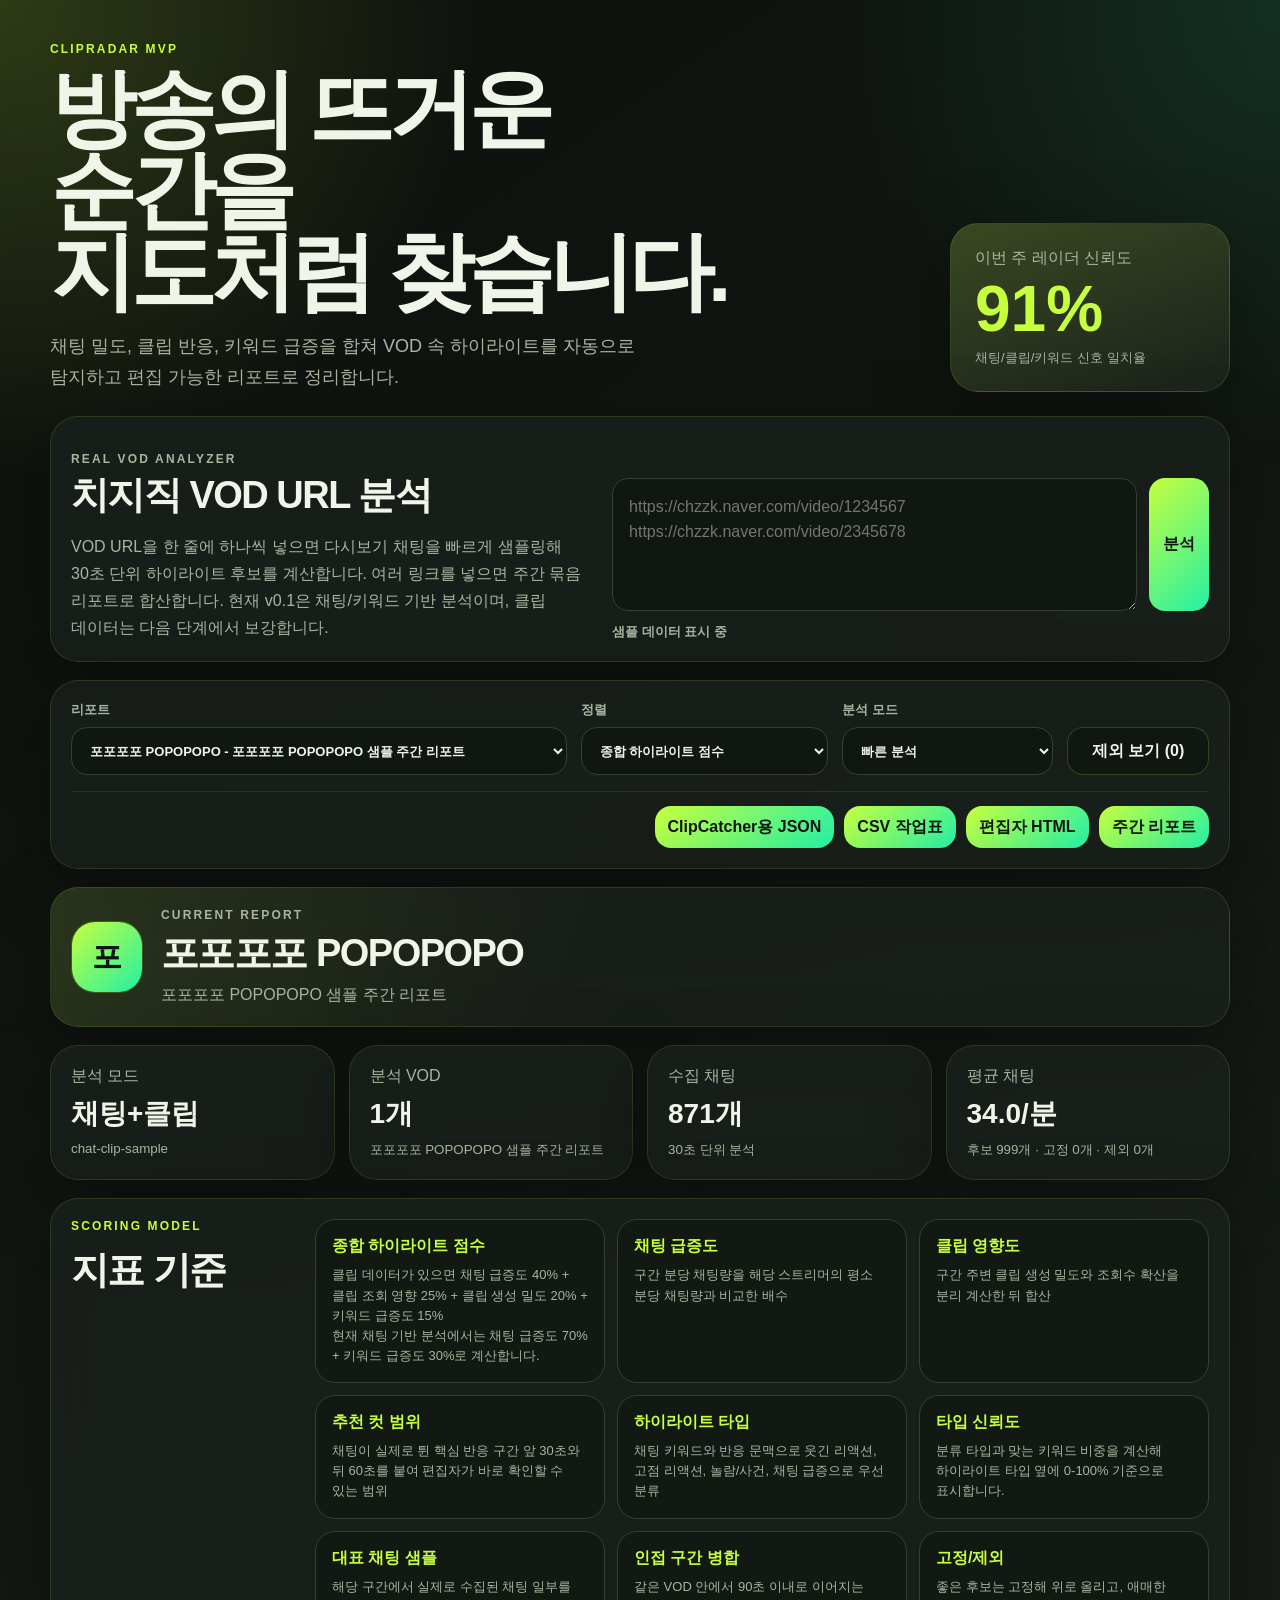
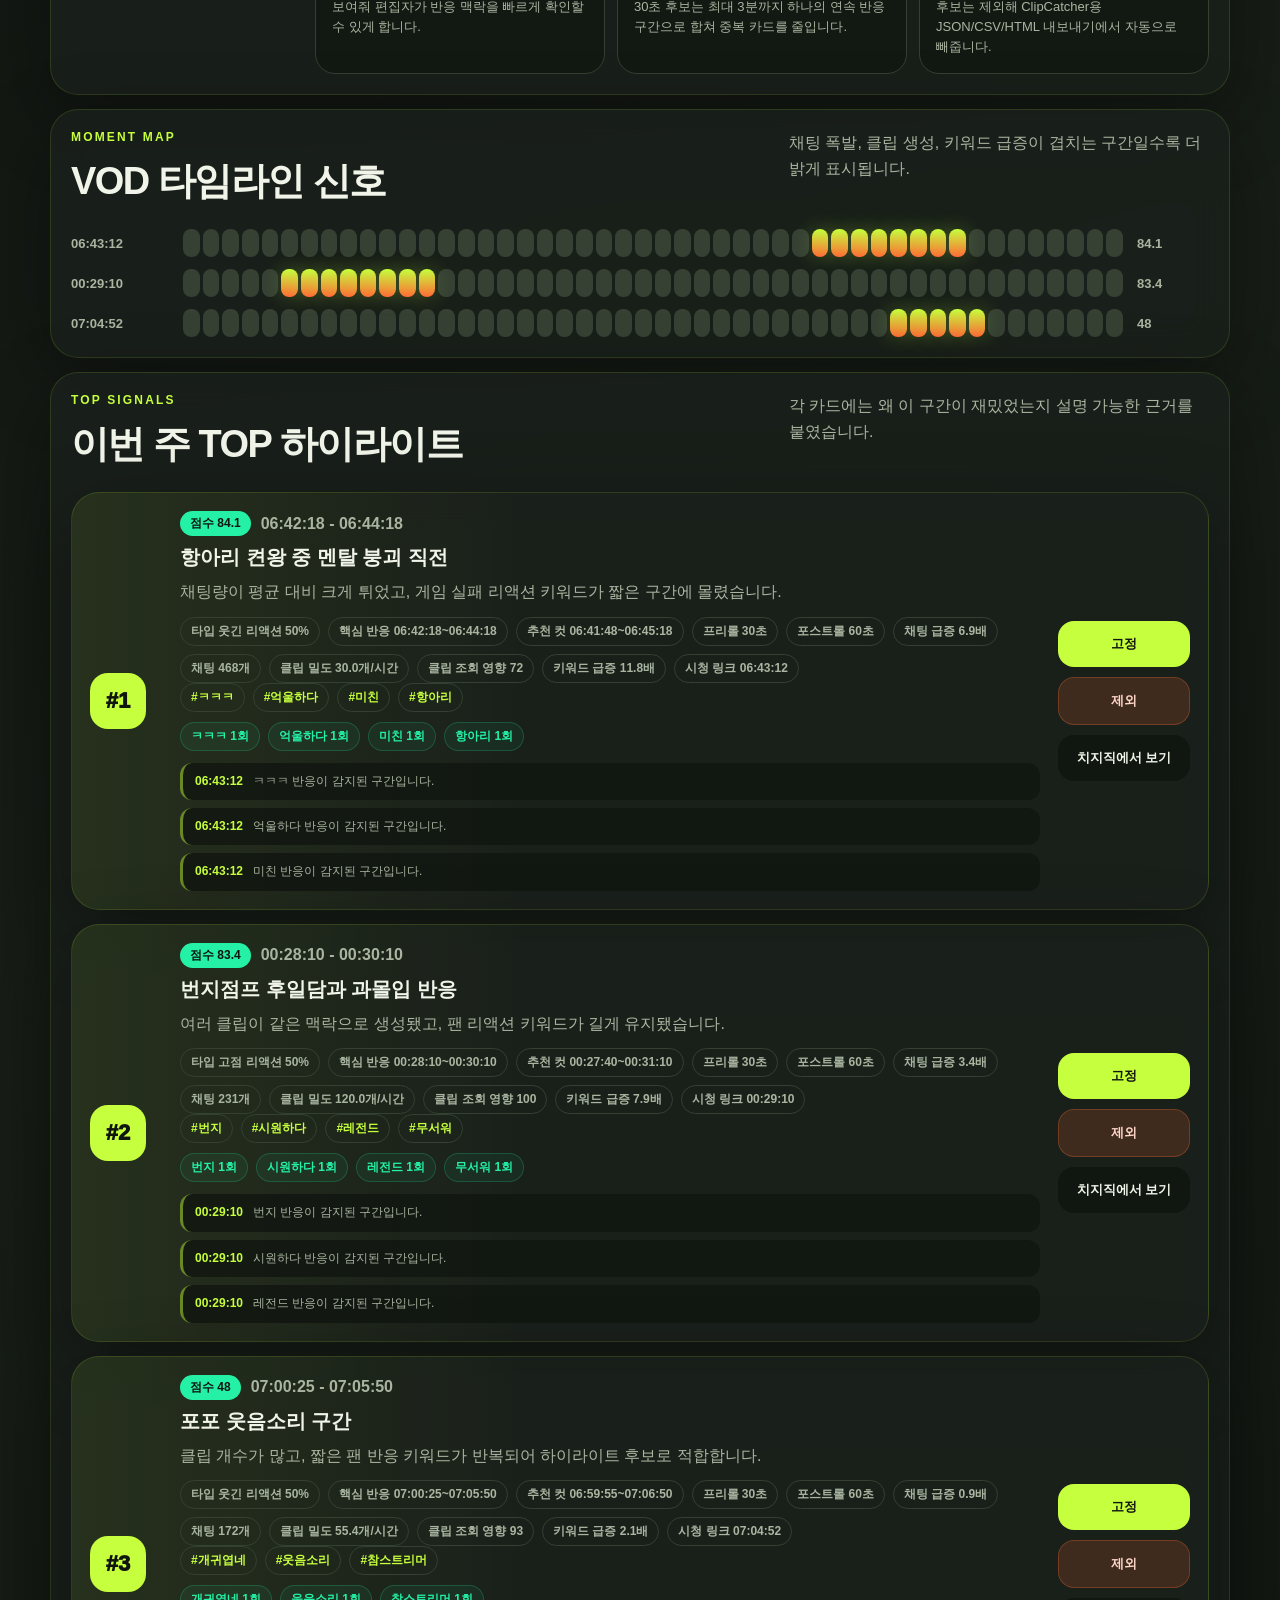
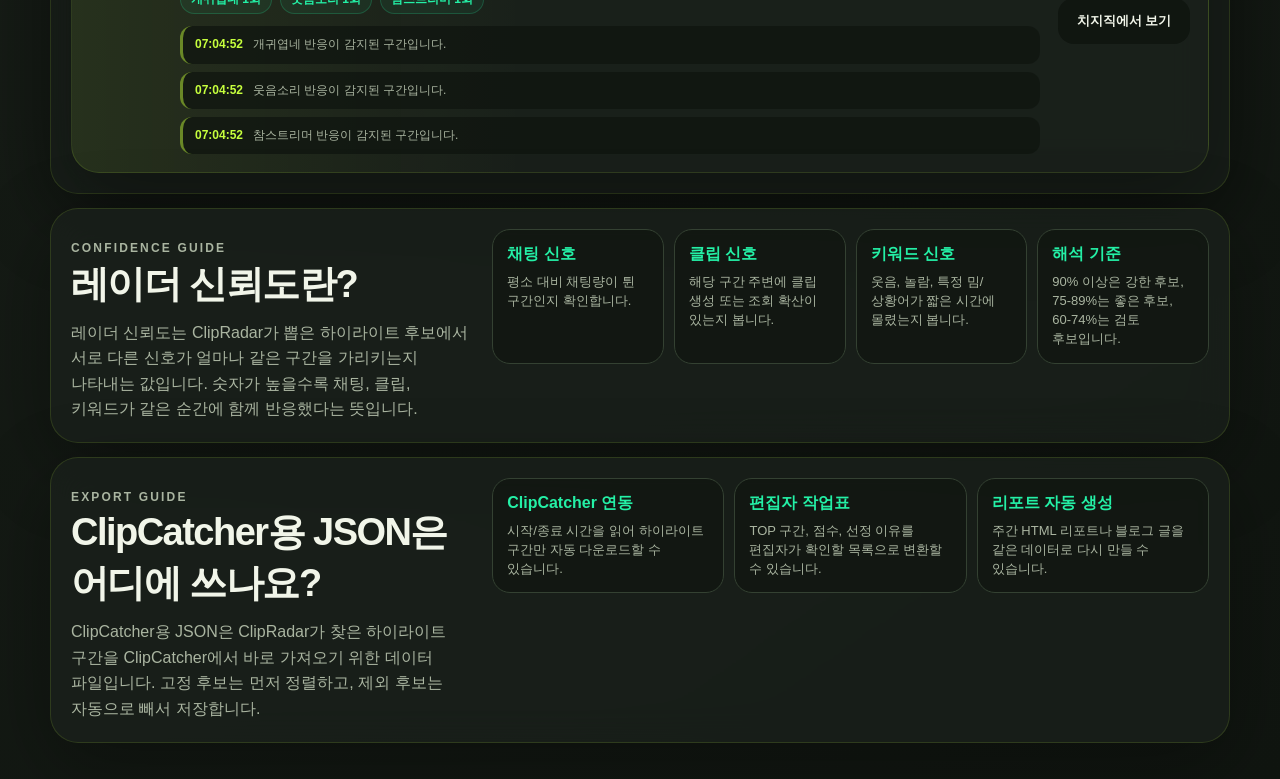
==== index.html @ ac866fc5 "Initial ClipRadar MVP" ====
<!doctype html>
<html lang="ko">
  <head>
    <meta charset="utf-8" />
    <meta name="viewport" content="width=device-width, initial-scale=1" />
    <title>ClipRadar MVP</title>
    <link rel="stylesheet" href="./styles.css" />
  </head>
  <body>
    <main class="shell">
      <section class="hero">
        <div>
          <p class="eyebrow">ClipRadar MVP</p>
          <h1>방송의 뜨거운 순간을<br />지도처럼 찾습니다.</h1>
          <p class="hero-copy">
            채팅 밀도, 클립 반응, 키워드 급증을 합쳐 VOD 속 하이라이트를 자동으로
            탐지하고 편집 가능한 리포트로 정리합니다.
          </p>
        </div>
        <aside class="score-card">
          <span>이번 주 레이더 신뢰도</span>
          <strong id="confidenceScore">--</strong>
          <small>채팅/클립/키워드 신호 일치율</small>
        </aside>
      </section>

      <section class="analyzer panel">
        <div>
          <p class="eyebrow">Real VOD Analyzer</p>
          <h2>치지직 VOD URL 분석</h2>
          <p>
            VOD URL을 한 줄에 하나씩 넣으면 다시보기 채팅을 빠르게 샘플링해 30초 단위 하이라이트 후보를 계산합니다.
            여러 링크를 넣으면 주간 묶음 리포트로 합산합니다.
            현재 v0.1은 채팅/키워드 기반 분석이며, 클립 데이터는 다음 단계에서 보강합니다.
          </p>
        </div>
        <div class="analyzer-form">
          <textarea id="vodUrlInput" rows="4" placeholder="https://chzzk.naver.com/video/1234567&#10;https://chzzk.naver.com/video/2345678"></textarea>
          <button id="analyzeButton" type="button">분석</button>
          <span id="analyzeStatus">샘플 데이터 표시 중</span>
        </div>
      </section>

      <section class="controls panel">
        <div class="control-filters">
          <label class="control-report">
            리포트
            <select id="streamerSelect"></select>
          </label>
          <label>
            정렬
            <select id="sortSelect">
              <option value="score">종합 하이라이트 점수</option>
              <option value="chat">채팅 급증도</option>
              <option value="clips">클립 영향도</option>
            </select>
          </label>
          <label>
            분석 모드
            <select id="analysisModeSelect">
              <option value="quick">빠른 분석</option>
              <option value="precise">정밀 분석</option>
            </select>
          </label>
          <button id="toggleExcludedButton" type="button">제외 보기 (0)</button>
        </div>
        <div class="control-actions" aria-label="내보내기">
          <button id="exportClipCatcherJsonButton" type="button">ClipCatcher용 JSON</button>
          <button id="exportCsvButton" type="button">CSV 작업표</button>
          <button id="exportEditorHtmlButton" type="button">편집자 HTML</button>
          <button id="exportWeeklyHtmlButton" type="button">주간 리포트</button>
        </div>
      </section>

      <section class="streamer-strip panel" id="streamerStrip">
        <div class="streamer-avatar">
          <img id="streamerAvatarImage" alt="" />
          <span id="streamerAvatarFallback">C</span>
        </div>
        <div class="streamer-info">
          <p class="eyebrow">Current Report</p>
          <h2 id="streamerName">ClipRadar</h2>
          <p id="streamerReportTitle">리포트를 선택하거나 VOD를 분석하면 스트리머 정보가 표시됩니다.</p>
        </div>
      </section>

      <section class="summary-grid" id="summaryGrid"></section>

      <section class="metric-rules panel">
        <div>
          <p class="eyebrow">Scoring Model</p>
          <h2>지표 기준</h2>
        </div>
        <div class="rule-grid">
          <article>
            <strong>종합 하이라이트 점수</strong>
            <p>클립 데이터가 있으면 채팅 급증도 40% + 클립 조회 영향 25% + 클립 생성 밀도 20% + 키워드 급증도 15%</p>
            <p>현재 채팅 기반 분석에서는 채팅 급증도 70% + 키워드 급증도 30%로 계산합니다.</p>
          </article>
          <article>
            <strong>채팅 급증도</strong>
            <p>구간 분당 채팅량을 해당 스트리머의 평소 분당 채팅량과 비교한 배수</p>
          </article>
          <article>
            <strong>클립 영향도</strong>
            <p>구간 주변 클립 생성 밀도와 조회수 확산을 분리 계산한 뒤 합산</p>
          </article>
          <article>
            <strong>추천 컷 범위</strong>
            <p>채팅이 실제로 튄 핵심 반응 구간 앞 30초와 뒤 60초를 붙여 편집자가 바로 확인할 수 있는 범위</p>
          </article>
          <article>
            <strong>하이라이트 타입</strong>
            <p>채팅 키워드와 반응 문맥으로 웃긴 리액션, 고점 리액션, 놀람/사건, 채팅 급증으로 우선 분류</p>
          </article>
          <article>
            <strong>타입 신뢰도</strong>
            <p>분류 타입과 맞는 키워드 비중을 계산해 하이라이트 타입 옆에 0-100% 기준으로 표시합니다.</p>
          </article>
          <article>
            <strong>대표 채팅 샘플</strong>
            <p>해당 구간에서 실제로 수집된 채팅 일부를 보여줘 편집자가 반응 맥락을 빠르게 확인할 수 있게 합니다.</p>
          </article>
          <article>
            <strong>인접 구간 병합</strong>
            <p>같은 VOD 안에서 90초 이내로 이어지는 30초 후보는 최대 3분까지 하나의 연속 반응 구간으로 합쳐 중복 카드를 줄입니다.</p>
          </article>
          <article>
            <strong>고정/제외</strong>
            <p>좋은 후보는 고정해 위로 올리고, 애매한 후보는 제외해 ClipCatcher용 JSON/CSV/HTML 내보내기에서 자동으로 빼줍니다.</p>
          </article>
        </div>
      </section>

      <section class="panel">
        <div class="section-heading">
          <div>
            <p class="eyebrow" id="momentMapEyebrow">Moment Map</p>
            <h2 id="momentMapTitle">VOD 타임라인 신호</h2>
          </div>
          <p id="momentMapDescription">채팅 폭발, 클립 생성, 키워드 급증이 겹치는 구간일수록 더 밝게 표시됩니다.</p>
        </div>
        <div class="timeline-tabs" id="timelineTabs"></div>
        <div class="weekly-overview" id="weeklyOverview"></div>
        <div class="timeline" id="timeline"></div>
      </section>

      <section class="panel">
        <div class="section-heading">
          <div>
            <p class="eyebrow">Top Signals</p>
            <h2>이번 주 TOP 하이라이트</h2>
          </div>
          <p>각 카드에는 왜 이 구간이 재밌었는지 설명 가능한 근거를 붙였습니다.</p>
        </div>
        <div class="moments" id="moments"></div>
      </section>

      <section class="confidence-guide panel">
        <div>
          <p class="eyebrow">Confidence Guide</p>
          <h2>레이더 신뢰도란?</h2>
          <p>
            레이더 신뢰도는 ClipRadar가 뽑은 하이라이트 후보에서 서로 다른 신호가
            얼마나 같은 구간을 가리키는지 나타내는 값입니다. 숫자가 높을수록
            채팅, 클립, 키워드가 같은 순간에 함께 반응했다는 뜻입니다.
          </p>
        </div>
        <div class="confidence-grid">
          <article>
            <strong>채팅 신호</strong>
            <p>평소 대비 채팅량이 튄 구간인지 확인합니다.</p>
          </article>
          <article>
            <strong>클립 신호</strong>
            <p>해당 구간 주변에 클립 생성 또는 조회 확산이 있는지 봅니다.</p>
          </article>
          <article>
            <strong>키워드 신호</strong>
            <p>웃음, 놀람, 특정 밈/상황어가 짧은 시간에 몰렸는지 봅니다.</p>
          </article>
          <article>
            <strong>해석 기준</strong>
            <p>90% 이상은 강한 후보, 75-89%는 좋은 후보, 60-74%는 검토 후보입니다.</p>
          </article>
        </div>
      </section>

      <section class="export-guide panel">
        <div>
          <p class="eyebrow">Export Guide</p>
          <h2>ClipCatcher용 JSON은 어디에 쓰나요?</h2>
          <p>
            ClipCatcher용 JSON은 ClipRadar가 찾은 하이라이트 구간을 ClipCatcher에서
            바로 가져오기 위한 데이터 파일입니다. 고정 후보는 먼저 정렬하고, 제외 후보는
            자동으로 빼서 저장합니다.
          </p>
        </div>
        <div class="export-uses">
          <article>
            <strong>ClipCatcher 연동</strong>
            <p>시작/종료 시간을 읽어 하이라이트 구간만 자동 다운로드할 수 있습니다.</p>
          </article>
          <article>
            <strong>편집자 작업표</strong>
            <p>TOP 구간, 점수, 선정 이유를 편집자가 확인할 목록으로 변환할 수 있습니다.</p>
          </article>
          <article>
            <strong>리포트 자동 생성</strong>
            <p>주간 HTML 리포트나 블로그 글을 같은 데이터로 다시 만들 수 있습니다.</p>
          </article>
        </div>
      </section>
    </main>

    <template id="summaryTemplate">
      <article class="summary-card">
        <span></span>
        <strong></strong>
        <small></small>
      </article>
    </template>

    <template id="momentTemplate">
      <article class="moment-card">
        <div class="rank"></div>
        <div class="moment-main">
          <div class="moment-topline">
            <span class="badge"></span>
            <span class="time"></span>
          </div>
          <h3></h3>
          <p class="reason"></p>
          <div class="metrics"></div>
          <div class="keywords"></div>
          <div class="evidence-keywords"></div>
          <div class="chat-samples"></div>
        </div>
        <div class="review-actions">
          <button class="pin-button" type="button">고정</button>
          <button class="exclude-button" type="button">제외</button>
          <a target="_blank" rel="noreferrer">치지직에서 보기</a>
        </div>
      </article>
    </template>

    <script src="./sample-data.js"></script>
    <script src="./app.js"></script>
  </body>
</html>
---- styles.css ----
:root {
  --bg: #111411;
  --panel: #1a211b;
  --panel-strong: #202b22;
  --ink: #f1f5e9;
  --muted: #aab5a1;
  --line: #344132;
  --accent: #c6ff3d;
  --accent-2: #24f0a6;
  --hot: #ff6b35;
  --cold: #5b6a55;
  --shadow: 0 24px 80px rgba(0, 0, 0, 0.32);
}

* {
  box-sizing: border-box;
}

body {
  margin: 0;
  min-height: 100vh;
  color: var(--ink);
  background:
    radial-gradient(circle at top left, rgba(198, 255, 61, 0.18), transparent 30rem),
    radial-gradient(circle at top right, rgba(36, 240, 166, 0.12), transparent 28rem),
    linear-gradient(145deg, #0d100d 0%, #171d17 55%, #101510 100%);
  font-family: ui-sans-serif, "Pretendard", "Apple SD Gothic Neo", "Noto Sans KR", sans-serif;
  word-break: keep-all;
  overflow-wrap: break-word;
}

button,
select {
  font: inherit;
}

.shell {
  width: min(1180px, calc(100% - 32px));
  margin: 0 auto;
  padding: 42px 0 36px;
}

.hero {
  display: grid;
  grid-template-columns: 1fr 280px;
  gap: 28px;
  align-items: end;
  margin-bottom: 24px;
}

.eyebrow {
  margin: 0 0 12px;
  color: var(--accent);
  font-size: 12px;
  font-weight: 800;
  letter-spacing: 0.18em;
  text-transform: uppercase;
}

h1,
h2,
h3,
p {
  margin-top: 0;
}

h1 {
  max-width: 740px;
  margin-bottom: 18px;
  font-size: clamp(42px, 8vw, 86px);
  line-height: 0.95;
  letter-spacing: -0.07em;
}

h2 {
  margin-bottom: 0;
  font-size: clamp(24px, 4vw, 38px);
  letter-spacing: -0.04em;
}

.hero-copy {
  max-width: 620px;
  margin-bottom: 0;
  color: var(--muted);
  font-size: 18px;
  line-height: 1.7;
}

.panel,
.score-card,
.summary-card,
.moment-card,
.streamer-strip {
  border: 1px solid rgba(198, 255, 61, 0.13);
  border-radius: 28px;
  background: rgba(26, 33, 27, 0.78);
  box-shadow: var(--shadow);
  backdrop-filter: blur(18px);
}

.score-card {
  padding: 24px;
  background:
    linear-gradient(160deg, rgba(198, 255, 61, 0.18), transparent),
    var(--panel);
}

.score-card span,
.score-card small {
  display: block;
  color: var(--muted);
}

.score-card strong {
  display: block;
  margin: 8px 0;
  color: var(--accent);
  font-size: 64px;
  line-height: 1;
}

.analyzer {
  display: grid;
  grid-template-columns: 1fr 1.15fr;
  gap: 22px;
  align-items: end;
  margin-bottom: 18px;
}

.analyzer p {
  margin: 12px 0 0;
  color: var(--muted);
  line-height: 1.7;
}

.analyzer-form {
  display: grid;
  grid-template-columns: 1fr auto;
  gap: 12px;
}

.analyzer-form input,
.analyzer-form textarea {
  min-height: 52px;
  border: 1px solid var(--line);
  border-radius: 16px;
  color: var(--ink);
  background: #101610;
  padding: 0 16px;
  font: inherit;
}

.analyzer-form textarea {
  min-height: 118px;
  padding: 16px;
  line-height: 1.55;
  resize: vertical;
}

.analyzer-form span {
  grid-column: 1 / -1;
  color: var(--muted);
  font-size: 13px;
  font-weight: 800;
}

.controls {
  display: grid;
  grid-template-columns: 1fr;
  gap: 16px;
  align-items: stretch;
  padding: 18px;
  margin-bottom: 18px;
}

.control-filters {
  display: grid;
  grid-template-columns: minmax(260px, 2fr) minmax(180px, 1fr) minmax(160px, 0.85fr) minmax(142px, auto);
  gap: 14px;
  align-items: end;
  min-width: 0;
}

.control-actions {
  display: flex;
  flex-wrap: wrap;
  gap: 10px;
  justify-content: flex-end;
  border-top: 1px solid rgba(198, 255, 61, 0.1);
  padding-top: 14px;
}

label {
  display: grid;
  gap: 8px;
  color: var(--muted);
  font-size: 13px;
  font-weight: 700;
  min-width: 0;
}

select,
button {
  min-height: 48px;
  border: 1px solid var(--line);
  border-radius: 16px;
  color: var(--ink);
  background: #101610;
  padding: 0 14px;
  min-width: 0;
}

select {
  width: 100%;
  overflow: hidden;
  text-overflow: ellipsis;
}

button {
  border: 0;
  color: #111411;
  background: linear-gradient(135deg, var(--accent), var(--accent-2));
  font-weight: 900;
  cursor: pointer;
  white-space: nowrap;
}

button.secondary,
#toggleExcludedButton {
  border: 1px solid rgba(198, 255, 61, 0.2);
  color: var(--ink);
  background: rgba(16, 22, 16, 0.88);
}

#toggleExcludedButton {
  width: 100%;
}

.control-actions button {
  min-height: 42px;
  padding: 0 13px;
}

.streamer-strip {
  display: grid;
  grid-template-columns: auto minmax(0, 1fr);
  gap: 18px;
  align-items: center;
  padding: 18px;
  margin-bottom: 18px;
  background:
    linear-gradient(110deg, rgba(198, 255, 61, 0.1), transparent 45%),
    rgba(26, 33, 27, 0.78);
}

.streamer-avatar {
  position: relative;
  overflow: hidden;
  display: grid;
  width: 72px;
  height: 72px;
  place-items: center;
  border: 1px solid rgba(198, 255, 61, 0.28);
  border-radius: 24px;
  background: rgba(16, 22, 16, 0.84);
}

.streamer-avatar img,
.streamer-avatar span {
  width: 100%;
  height: 100%;
}

.streamer-avatar img {
  display: none;
  object-fit: cover;
}

.streamer-avatar span {
  display: grid;
  place-items: center;
  color: #101510;
  background: linear-gradient(135deg, var(--accent), var(--accent-2));
  font-size: 30px;
  font-weight: 950;
}

.streamer-info {
  min-width: 0;
}

.streamer-info .eyebrow {
  margin-bottom: 6px;
}

.streamer-info h2 {
  overflow: hidden;
  margin-bottom: 6px;
  text-overflow: ellipsis;
  white-space: nowrap;
}

.streamer-info p {
  overflow: hidden;
  margin: 0;
  color: var(--muted);
  text-overflow: ellipsis;
  white-space: nowrap;
}

.summary-grid {
  display: grid;
  grid-template-columns: repeat(4, 1fr);
  gap: 14px;
  margin-bottom: 18px;
}

.summary-card {
  padding: 20px;
}

.summary-card span,
.summary-card small {
  display: block;
  color: var(--muted);
}

.summary-card strong {
  display: block;
  margin: 8px 0;
  font-size: 28px;
}

.panel {
  padding: 20px;
  margin-top: 14px;
}

.metric-rules {
  display: grid;
  grid-template-columns: 220px 1fr;
  gap: 24px;
  align-items: start;
}

.rule-grid {
  display: grid;
  grid-template-columns: repeat(3, minmax(240px, 1fr));
  gap: 12px;
}

.rule-grid article {
  border: 1px solid var(--line);
  border-radius: 20px;
  background: rgba(16, 22, 16, 0.65);
  padding: 16px;
}

.rule-grid strong {
  display: block;
  margin-bottom: 8px;
  color: var(--accent);
}

.rule-grid p {
  margin: 0;
  color: var(--muted);
  font-size: 13px;
  line-height: 1.55;
  word-break: keep-all;
  overflow-wrap: break-word;
}

.confidence-guide,
.export-guide {
  display: grid;
  grid-template-columns: minmax(220px, 0.72fr) minmax(0, 1.28fr);
  gap: 18px;
  margin-top: 14px;
  align-items: start;
}

.confidence-guide > div > p,
.export-guide > div > p {
  margin: 10px 0 0;
  color: var(--muted);
  line-height: 1.6;
}

.confidence-grid,
.export-uses {
  display: grid;
  gap: 10px;
}

.confidence-grid {
  grid-template-columns: repeat(4, minmax(0, 1fr));
}

.export-uses {
  grid-template-columns: repeat(3, minmax(0, 1fr));
}

.confidence-grid article,
.export-uses article {
  border: 1px solid var(--line);
  border-radius: 18px;
  background: rgba(16, 22, 16, 0.72);
  padding: 14px;
}

.confidence-grid strong,
.export-uses strong {
  display: block;
  margin-bottom: 8px;
  color: var(--accent-2);
}

.confidence-grid p,
.export-uses p {
  margin: 0;
  color: var(--muted);
  font-size: 13px;
  line-height: 1.45;
}

.section-heading {
  display: flex;
  justify-content: space-between;
  gap: 24px;
  margin-bottom: 22px;
}

.section-heading > p {
  max-width: 420px;
  margin: 0;
  color: var(--muted);
  line-height: 1.6;
}

.timeline {
  display: grid;
  gap: 12px;
}

.timeline-tabs {
  display: flex;
  flex-wrap: wrap;
  gap: 8px;
  margin: -4px 0 18px;
}

.timeline-tab {
  min-height: 38px;
  border: 1px solid var(--line);
  border-radius: 999px;
  color: var(--muted);
  background: rgba(16, 22, 16, 0.74);
  padding: 0 14px;
  font-size: 13px;
}

.timeline-tab.active {
  color: #101510;
  background: var(--accent);
}

.weekly-overview {
  display: grid;
  grid-template-columns: repeat(auto-fit, minmax(260px, 1fr));
  gap: 12px;
}

.weekly-vod-card {
  border: 1px solid var(--line);
  border-radius: 22px;
  background:
    linear-gradient(135deg, rgba(198, 255, 61, 0.08), transparent 45%),
    rgba(16, 22, 16, 0.72);
  padding: 16px;
}

.weekly-vod-card strong {
  display: block;
  margin-bottom: 8px;
  color: var(--ink);
  font-size: 16px;
  line-height: 1.35;
}

.weekly-vod-card p {
  margin: 0 0 12px;
  color: var(--muted);
  font-size: 13px;
  line-height: 1.55;
}

.weekly-vod-stats {
  display: grid;
  grid-template-columns: repeat(3, 1fr);
  gap: 8px;
  margin-bottom: 12px;
}

.weekly-vod-stats span {
  border: 1px solid rgba(198, 255, 61, 0.1);
  border-radius: 14px;
  background: rgba(32, 43, 34, 0.65);
  padding: 10px;
  color: var(--muted);
  font-size: 11px;
  font-weight: 800;
}

.weekly-vod-stats b {
  display: block;
  margin-top: 4px;
  color: var(--accent);
  font-size: 17px;
}

.weekly-score-bar {
  overflow: hidden;
  height: 8px;
  border-radius: 999px;
  background: rgba(91, 106, 85, 0.4);
}

.weekly-score-bar span {
  display: block;
  height: 100%;
  border-radius: inherit;
  background: linear-gradient(90deg, var(--accent), var(--hot));
}

.timeline-row {
  display: grid;
  grid-template-columns: 98px 1fr 72px;
  gap: 14px;
  align-items: center;
}

.timeline-label,
.timeline-score {
  color: var(--muted);
  font-size: 13px;
  font-weight: 800;
}

.timeline-track {
  position: relative;
  display: grid;
  grid-template-columns: repeat(48, 1fr);
  gap: 3px;
  height: 28px;
}

.tick {
  border-radius: 8px;
  background: var(--cold);
  opacity: 0.45;
}

.tick.hot {
  background: linear-gradient(180deg, var(--accent), var(--hot));
  opacity: 1;
  box-shadow: 0 0 20px rgba(198, 255, 61, 0.28);
}

.moments {
  display: grid;
  gap: 14px;
}

.moment-card {
  display: grid;
  grid-template-columns: 72px 1fr auto;
  gap: 18px;
  align-items: center;
  padding: 18px;
  background:
    linear-gradient(90deg, rgba(198, 255, 61, 0.08), transparent 40%),
    rgba(26, 33, 27, 0.9);
}

.moment-card.pinned {
  border-color: rgba(198, 255, 61, 0.55);
  background:
    linear-gradient(90deg, rgba(198, 255, 61, 0.18), transparent 48%),
    rgba(26, 33, 27, 0.94);
}

.moment-card.excluded {
  opacity: 0.58;
  filter: saturate(0.75);
}

.rank {
  display: grid;
  width: 56px;
  height: 56px;
  place-items: center;
  border-radius: 18px;
  color: #101510;
  background: var(--accent);
  font-size: 22px;
  font-weight: 950;
}

.moment-topline {
  display: flex;
  gap: 10px;
  align-items: center;
  margin-bottom: 8px;
}

.badge {
  border-radius: 999px;
  color: #111411;
  background: var(--accent-2);
  padding: 4px 10px;
  font-size: 12px;
  font-weight: 900;
}

.time {
  color: var(--muted);
  font-weight: 800;
}

.moment-card h3 {
  margin-bottom: 8px;
  font-size: 20px;
}

.reason {
  margin-bottom: 12px;
  color: var(--muted);
  line-height: 1.6;
}

.metrics,
.keywords,
.evidence-keywords {
  display: flex;
  flex-wrap: wrap;
  gap: 8px;
}

.metrics span,
.keywords span,
.evidence-keywords span {
  border: 1px solid var(--line);
  border-radius: 999px;
  padding: 6px 10px;
  color: var(--muted);
  font-size: 12px;
  font-weight: 800;
  line-height: 1.25;
  white-space: nowrap;
}

.keywords span {
  color: var(--accent);
}

.evidence-keywords {
  margin-top: 10px;
}

.evidence-keywords span {
  border-color: rgba(36, 240, 166, 0.2);
  color: var(--accent-2);
  background: rgba(36, 240, 166, 0.06);
}

.chat-samples {
  display: grid;
  gap: 8px;
  margin-top: 12px;
}

.chat-samples blockquote {
  display: grid;
  grid-template-columns: auto 1fr;
  gap: 10px;
  margin: 0;
  border-left: 3px solid rgba(198, 255, 61, 0.48);
  border-radius: 12px;
  background: rgba(16, 22, 16, 0.72);
  padding: 10px 12px;
  color: var(--muted);
  font-size: 12px;
  line-height: 1.45;
}

.chat-samples time {
  color: var(--accent);
  font-weight: 900;
  white-space: nowrap;
}

.chat-samples span {
  word-break: keep-all;
  overflow-wrap: anywhere;
}

.review-actions {
  display: grid;
  gap: 10px;
  min-width: 132px;
}

.review-actions button,
.moment-card a {
  border-radius: 16px;
  padding: 14px 16px;
  font-size: 13px;
  text-align: center;
  white-space: nowrap;
}

.review-actions button {
  min-height: 42px;
}

.review-actions .pin-button {
  color: #101510;
  background: var(--accent);
}

.review-actions .exclude-button {
  border: 1px solid rgba(255, 107, 53, 0.28);
  color: #ffd7c9;
  background: rgba(255, 107, 53, 0.16);
}

.moment-card a {
  color: var(--ink);
  background: #101610;
  text-decoration: none;
  font-weight: 900;
}

@media (max-width: 820px) {
  .hero,
  .analyzer,
  .summary-grid,
  .moment-card,
  .streamer-strip,
  .metric-rules,
  .confidence-guide,
  .export-guide,
  .section-heading {
    grid-template-columns: 1fr;
  }

  .section-heading {
    display: grid;
  }

  .summary-grid {
    grid-template-columns: repeat(2, 1fr);
  }

  .rule-grid {
    grid-template-columns: 1fr;
  }

  .confidence-grid,
  .export-uses {
    grid-template-columns: 1fr;
  }

  .control-filters {
    grid-template-columns: repeat(2, minmax(0, 1fr));
  }

  .control-report {
    grid-column: 1 / -1;
  }

  .control-actions {
    justify-content: flex-start;
  }

  .streamer-strip {
    grid-template-columns: auto minmax(0, 1fr);
  }

  .analyzer-form {
    grid-template-columns: 1fr;
  }

  .moment-card a {
    text-align: center;
  }

  .review-actions {
    grid-template-columns: repeat(3, 1fr);
    min-width: 0;
  }
}

@media (max-width: 520px) {
  .summary-grid {
    grid-template-columns: 1fr;
  }

  .timeline-row {
    grid-template-columns: 1fr;
  }

  .control-filters,
  .control-actions {
    grid-template-columns: 1fr;
  }

  .control-actions {
    display: grid;
  }

  .streamer-strip {
    grid-template-columns: 1fr;
    text-align: center;
  }

  .streamer-avatar {
    margin: 0 auto;
  }

  .streamer-info h2,
  .streamer-info p {
    white-space: normal;
  }

  .review-actions {
    grid-template-columns: 1fr;
  }

  .chat-samples blockquote {
    grid-template-columns: 1fr;
  }
}
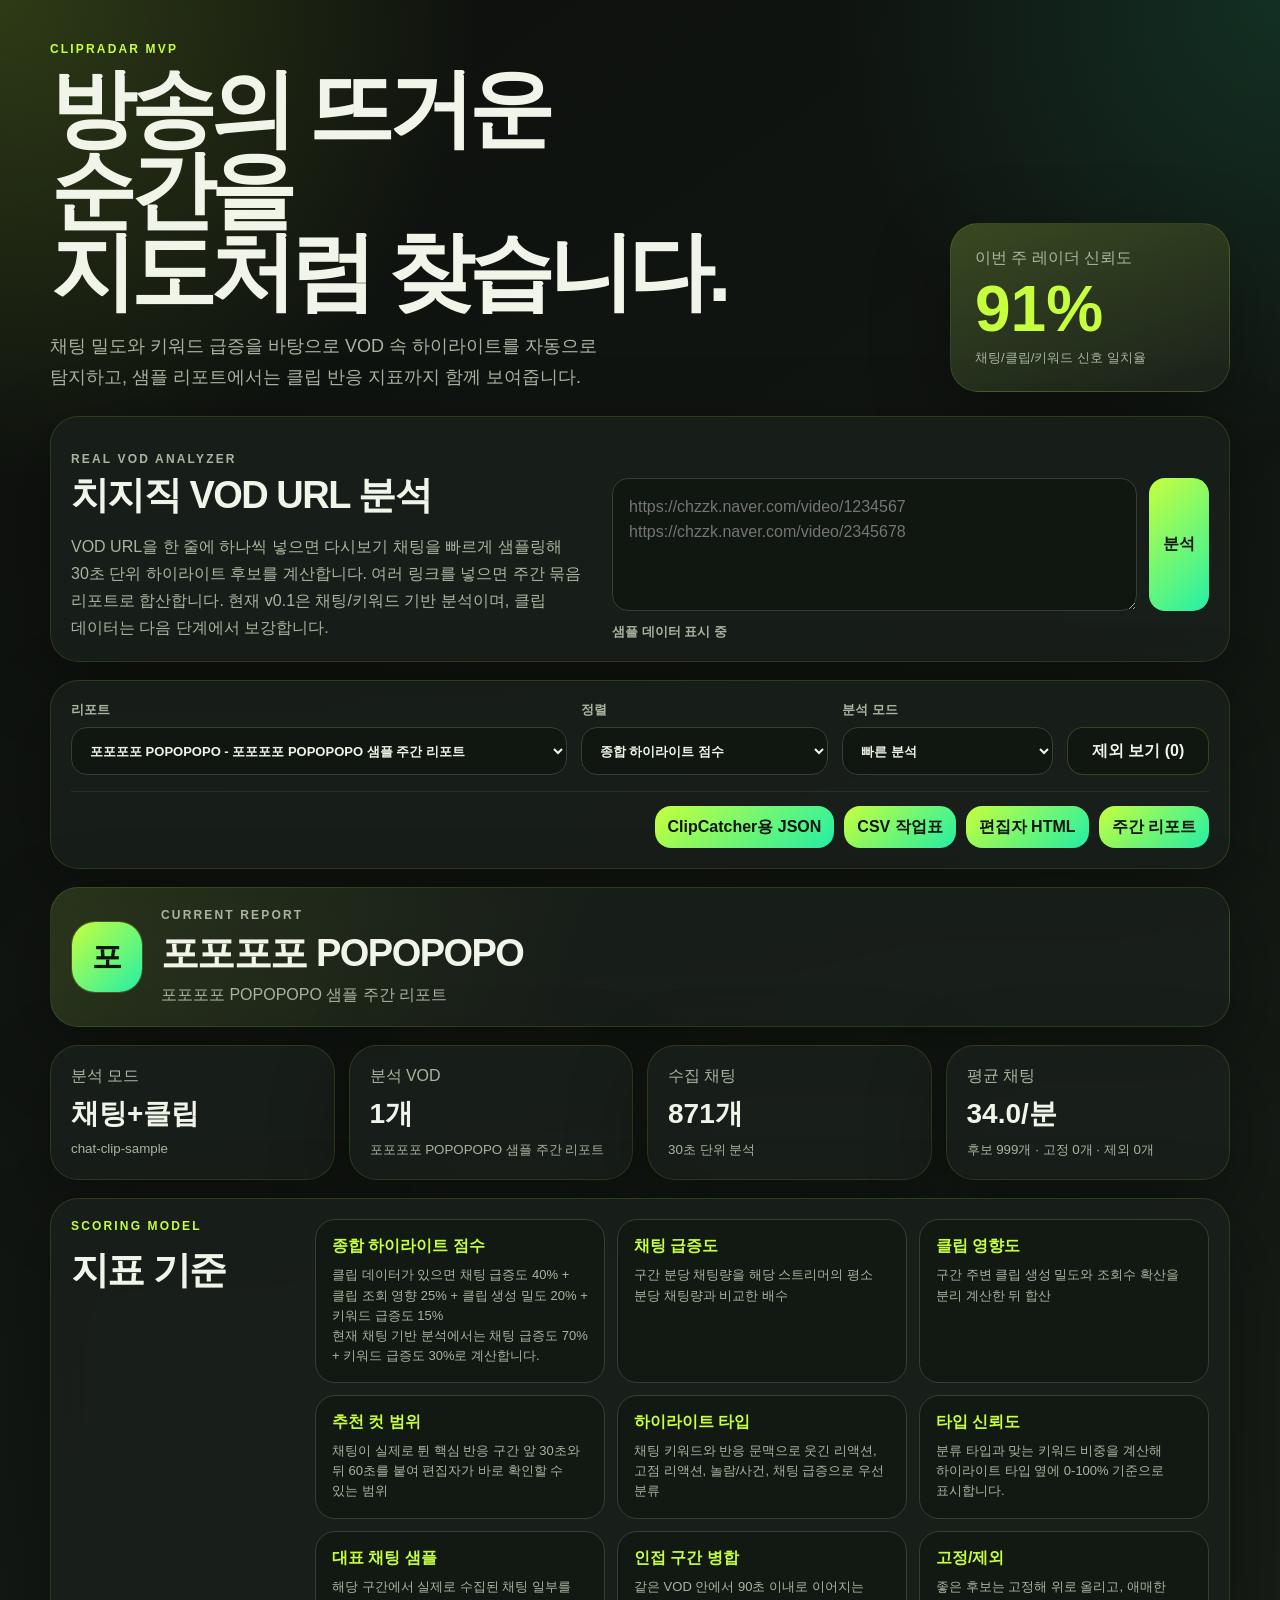
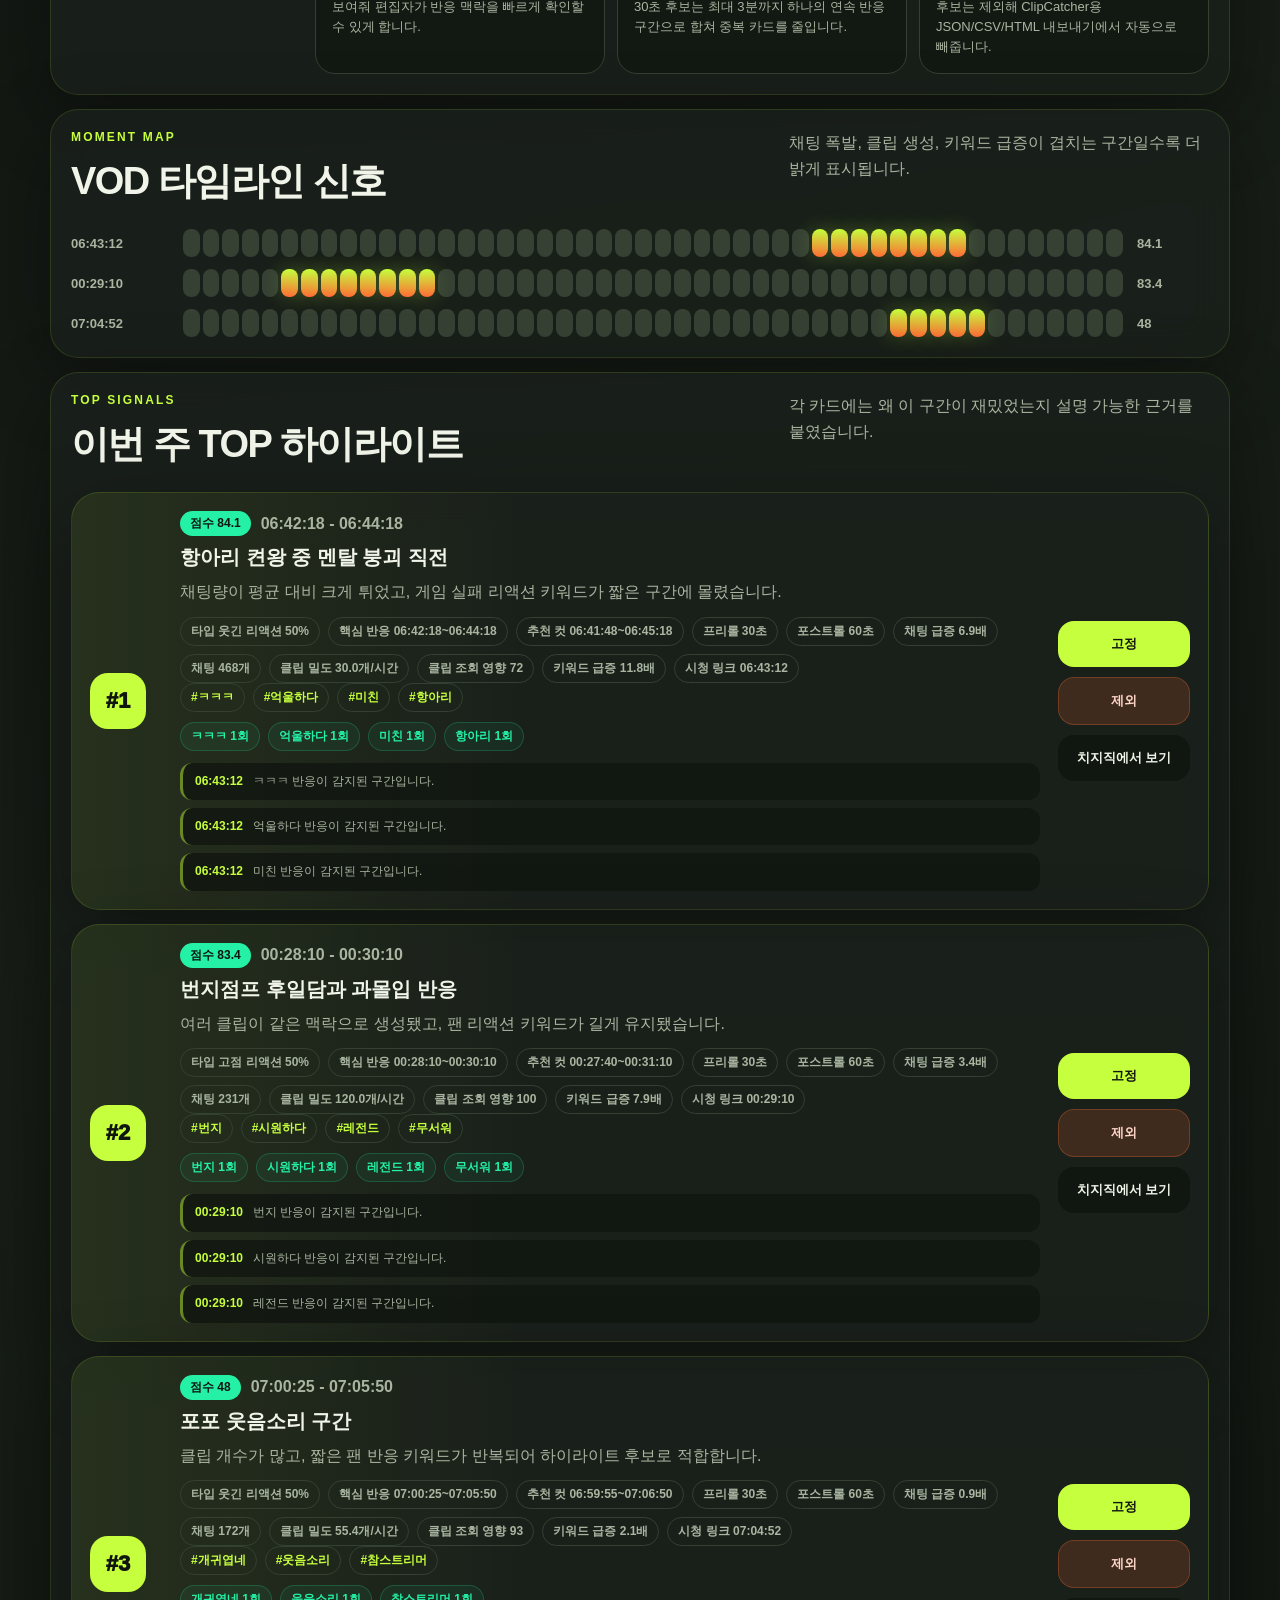
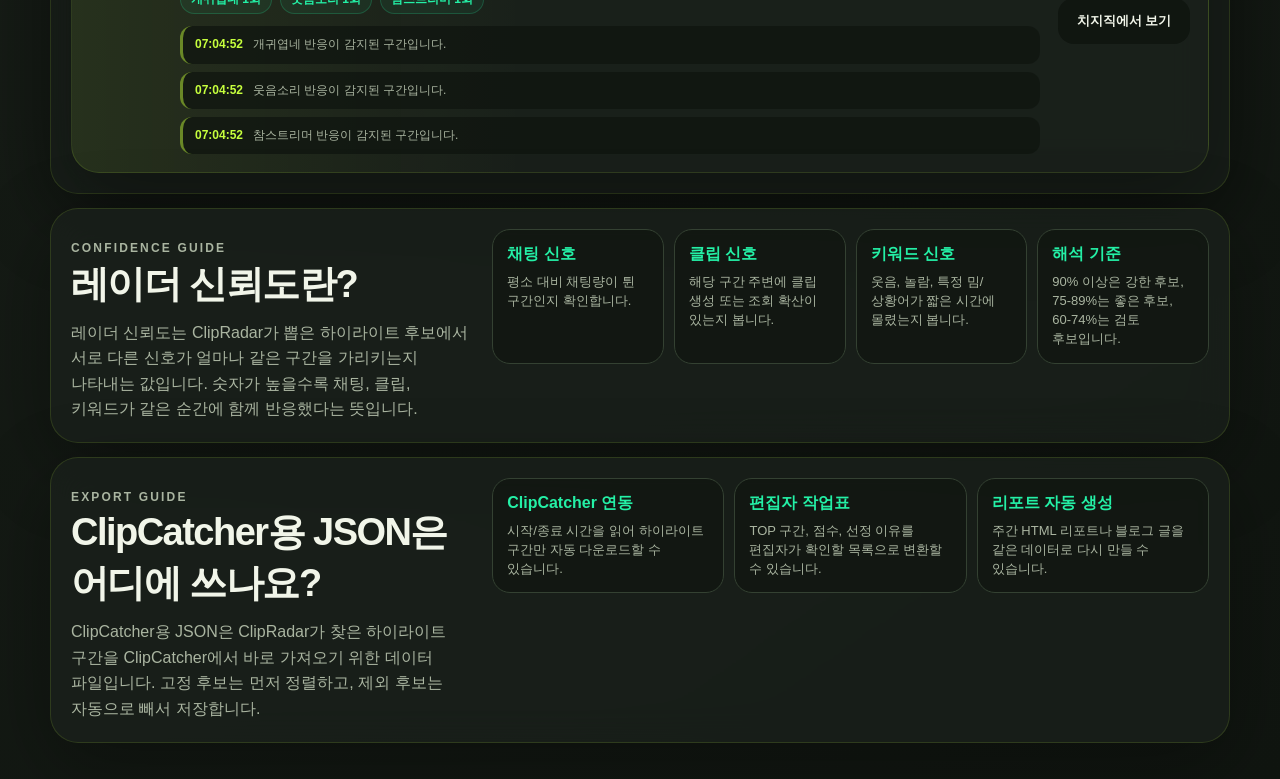
==== commit 4edc1d60: "Add ClipRadar license, CI, and docs cleanup" ====
--- a/index.html
+++ b/index.html
@@ -13,8 +13,8 @@
           <p class="eyebrow">ClipRadar MVP</p>
           <h1>방송의 뜨거운 순간을<br />지도처럼 찾습니다.</h1>
           <p class="hero-copy">
-            채팅 밀도, 클립 반응, 키워드 급증을 합쳐 VOD 속 하이라이트를 자동으로
-            탐지하고 편집 가능한 리포트로 정리합니다.
+            채팅 밀도와 키워드 급증을 바탕으로 VOD 속 하이라이트를 자동으로
+            탐지하고, 샘플 리포트에서는 클립 반응 지표까지 함께 보여줍니다.
           </p>
         </div>
         <aside class="score-card">
